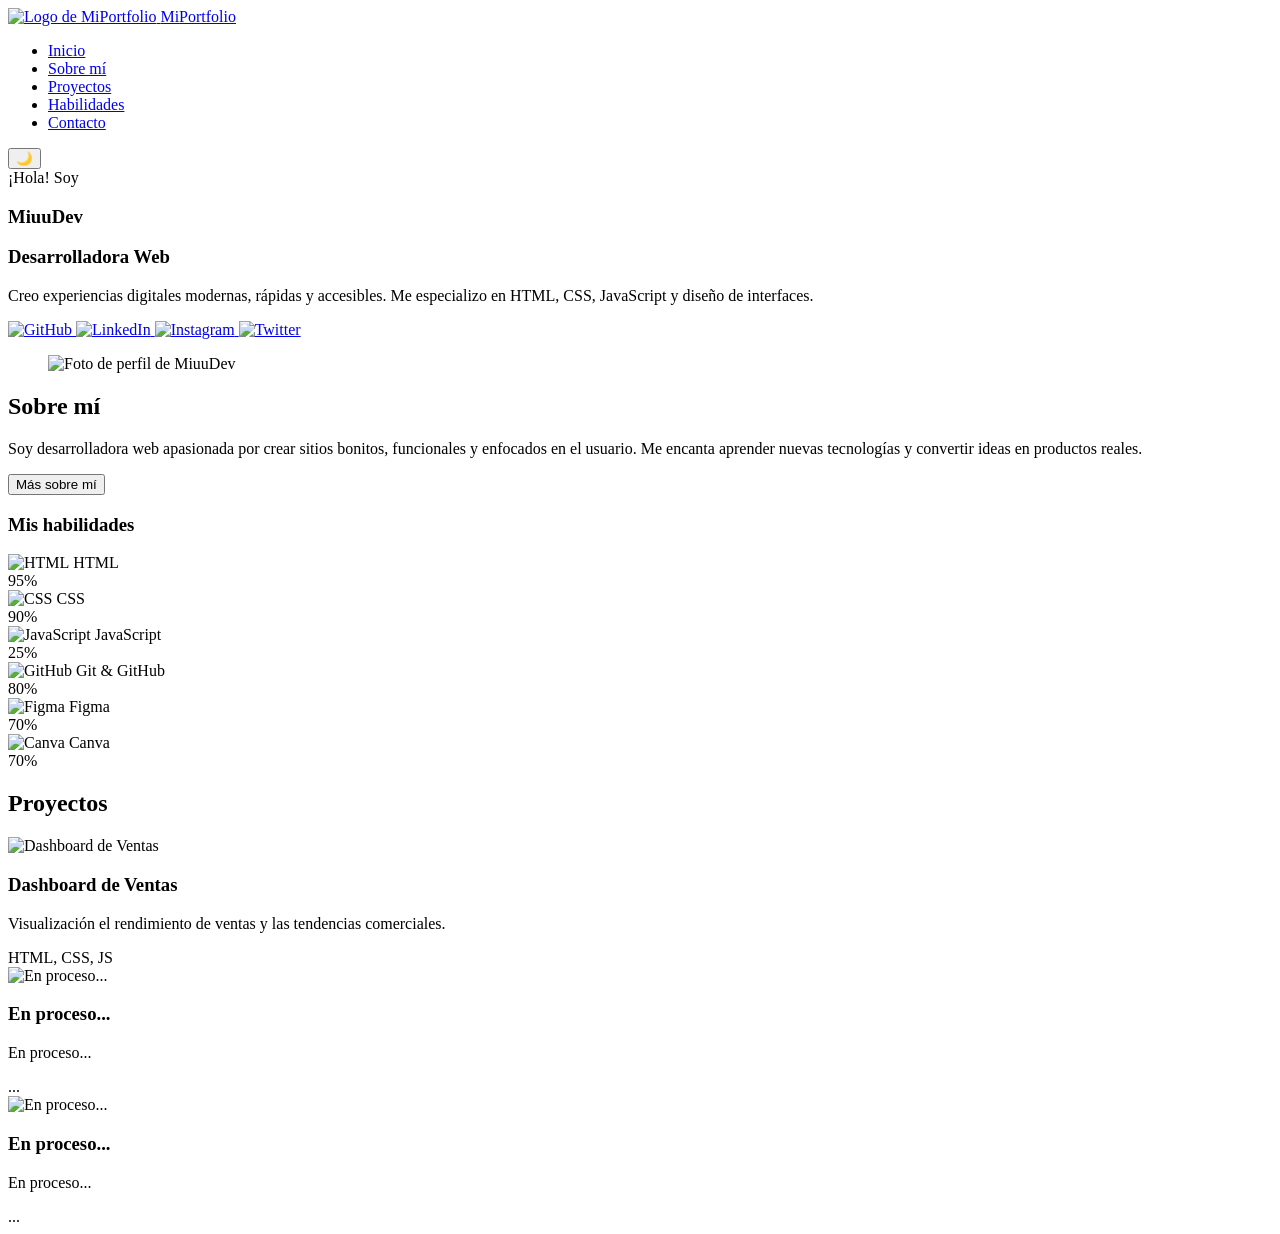
==== miPortfolio/index.html @ 682fde99 "html completado" ====
<!DOCTYPE html>
<html lang="es">
<head>
    <meta charset="UTF-8">
    <meta name="viewport" content="width=device-width, initial-scale=1.0">
    <title>MiPortfolio</title>
</head>
<body>
    <header>
        <a class="logo" href="index.html">
            <img src="./images/icons/logo.png" alt="Logo de MiPortfolio">
            <span>Mi<span class="destacado">Portfolio</span></span>
        </a>

        <nav>
            <ul>
                <li><a href="#">Inicio</a></li>
                <li><a href="#">Sobre mí</a></li>
                <li><a href="#">Proyectos</a></li>
                <li><a href="#">Habilidades</a></li>
                <li><a href="#">Contacto</a></li>
            </ul>
        </nav>

        <button class="btn-menu" aria-label="Cambiar tema">
            <span class="disenio">🌙</span>
        </button>
    </header>

    <main>
        <section class="hero" id="inicio">
            <article class="contenido-hero">
                <span class="saludo">¡Hola! Soy</span>
                <h1>MiuuDev</h1>
                <h3>Desarrolladora Web</h3>
                <p>Creo experiencias digitales modernas, rápidas y accesibles. 
                    Me especializo en HTML, CSS, JavaScript y diseño de interfaces.</p>

                <div class="redes">
                    <a href="https://github.com/miuu-dev">
                        <img src="./images/icons/github.png" alt="GitHub">
                    </a>

                    <a href="#">
                        <img src="./images/icons/linkedin.png" alt="LinkedIn">
                    </a>

                    <a href="#">
                        <img src="./images/icons/instagram.png" alt="Instagram">
                    </a>

                    <a href="#">
                        <img src="./images/icons/twitter.png" alt="Twitter">
                    </a>
                </div>
            </article>

            <figure class="imagen-hero">
                <img src="./images/fotoPerfil.png" alt="Foto de perfil de MiuuDev">
            </figure>
        </section>


        <section class="sobre-mi" id="sobre-mi">
            <h2>Sobre mí</h2>

            <p>
                Soy desarrolladora web apasionada por crear sitios bonitos, 
                funcionales y enfocados en el usuario. Me encanta aprender 
                nuevas tecnologías y convertir ideas en productos reales.
            </p>

            <button class="btn-sobremi">
                <span class="btn-text">
                    Más sobre mí
                </span>
            </button>
        </section>


        <section class="skills-section">
            <h3>Mis habilidades</h3>
            
            <div class="skills-grid">
                <!-- Columna 1 -->
                <div class="skill-column">
                    <div class="skill-item">
                        <img src="./images/icons/html.png" alt="HTML">
                        <span>HTML</span>
                        <div class="progress-bar"><div class="progress-bar-fill" style="width: 95%;"></div></div>
                        <span>95%</span>
                    </div>

                    <div class="skill-item">
                        <img src="./images/icons/css.png" alt="CSS">
                        <span>CSS</span>
                        <div class="progress-bar"><div class="progress-bar-fill" style="width: 90%;"></div></div>
                        <span>90%</span>
                    </div>

                    <div class="skill-item">
                        <img src="./images/icons/javascript.png" alt="JavaScript">
                        <span>JavaScript</span>
                        <div class="progress-bar"><div class="progress-bar-fill" style="width: 25%;"></div></div>
                        <span>25%</span>
                    </div>
                </div>

                <!-- Columna 2 -->
                <div class="skill-column">
                    <div class="skill-item">
                        <img src="./images/icons/github.png" alt="GitHub">
                        <span>Git & GitHub</span>
                        <div class="progress-bar"><div class="progress-bar-fill" style="width: 80%;"></div></div>
                        <span>80%</span>
                    </div>

                    <div class="skill-item">
                        <img src="./images/icons/figma.png" alt="Figma">
                        <span>Figma</span>
                        <div class="progress-bar"><div class="progress-bar-fill" style="width: 70%;"></div></div>
                        <span>70%</span>
                    </div>

                    <div class="skill-item">
                        <img src="./images/icons/canva.png" alt="Canva">
                        <span>Canva</span>
                        <div class="progress-bar"><div class="progress-bar-fill" style="width: 70%;"></div></div>
                        <span>70%</span>
                    </div>
                </div>
            </div>
        </section>


        <section class="proyectos" id="proyectos">
            <h2>Proyectos</h2>

            <div class="proyectos-grid">
                <div class="proyecto-item">
                    <div class="proyecto-imagen">
                        <img src="./images/proyecto1.png" alt="Dashboard de Ventas">
                    </div>

                    <div class="proyecto-info">
                        <h3>Dashboard de Ventas</h3>
                        <p>Visualización el rendimiento de ventas y las tendencias comerciales.</p>
                        <div class="lenguajes">
                            <span class="lenguaje">HTML, CSS, JS</span>
                        </div>
                    </div>
                </div>

                <div class="proyecto-item">
                    <div class="proyecto-imagen">
                        <img src="./images/enProceso.png" alt="En proceso...">
                    </div>

                    <div class="proyecto-info">
                        <h3>En proceso...</h3>
                        <p>En proceso...</p>
                        <div class="lenguajes">
                            <span class="lenguaje">...</span>
                        </div>
                    </div>
                </div>

                <div class="proyecto-item">
                    <div class="proyecto-imagen">
                        <img src="./images/enProceso.png" alt="En proceso...">
                    </div>

                    <div class="proyecto-info">
                        <h3>En proceso...</h3>
                        <p>En proceso...</p>
                        <div class="lenguajes">
                            <span class="lenguaje">...</span>
                        </div>
                    </div>
                </div>
            </div>
    </main>
</body>
</html>
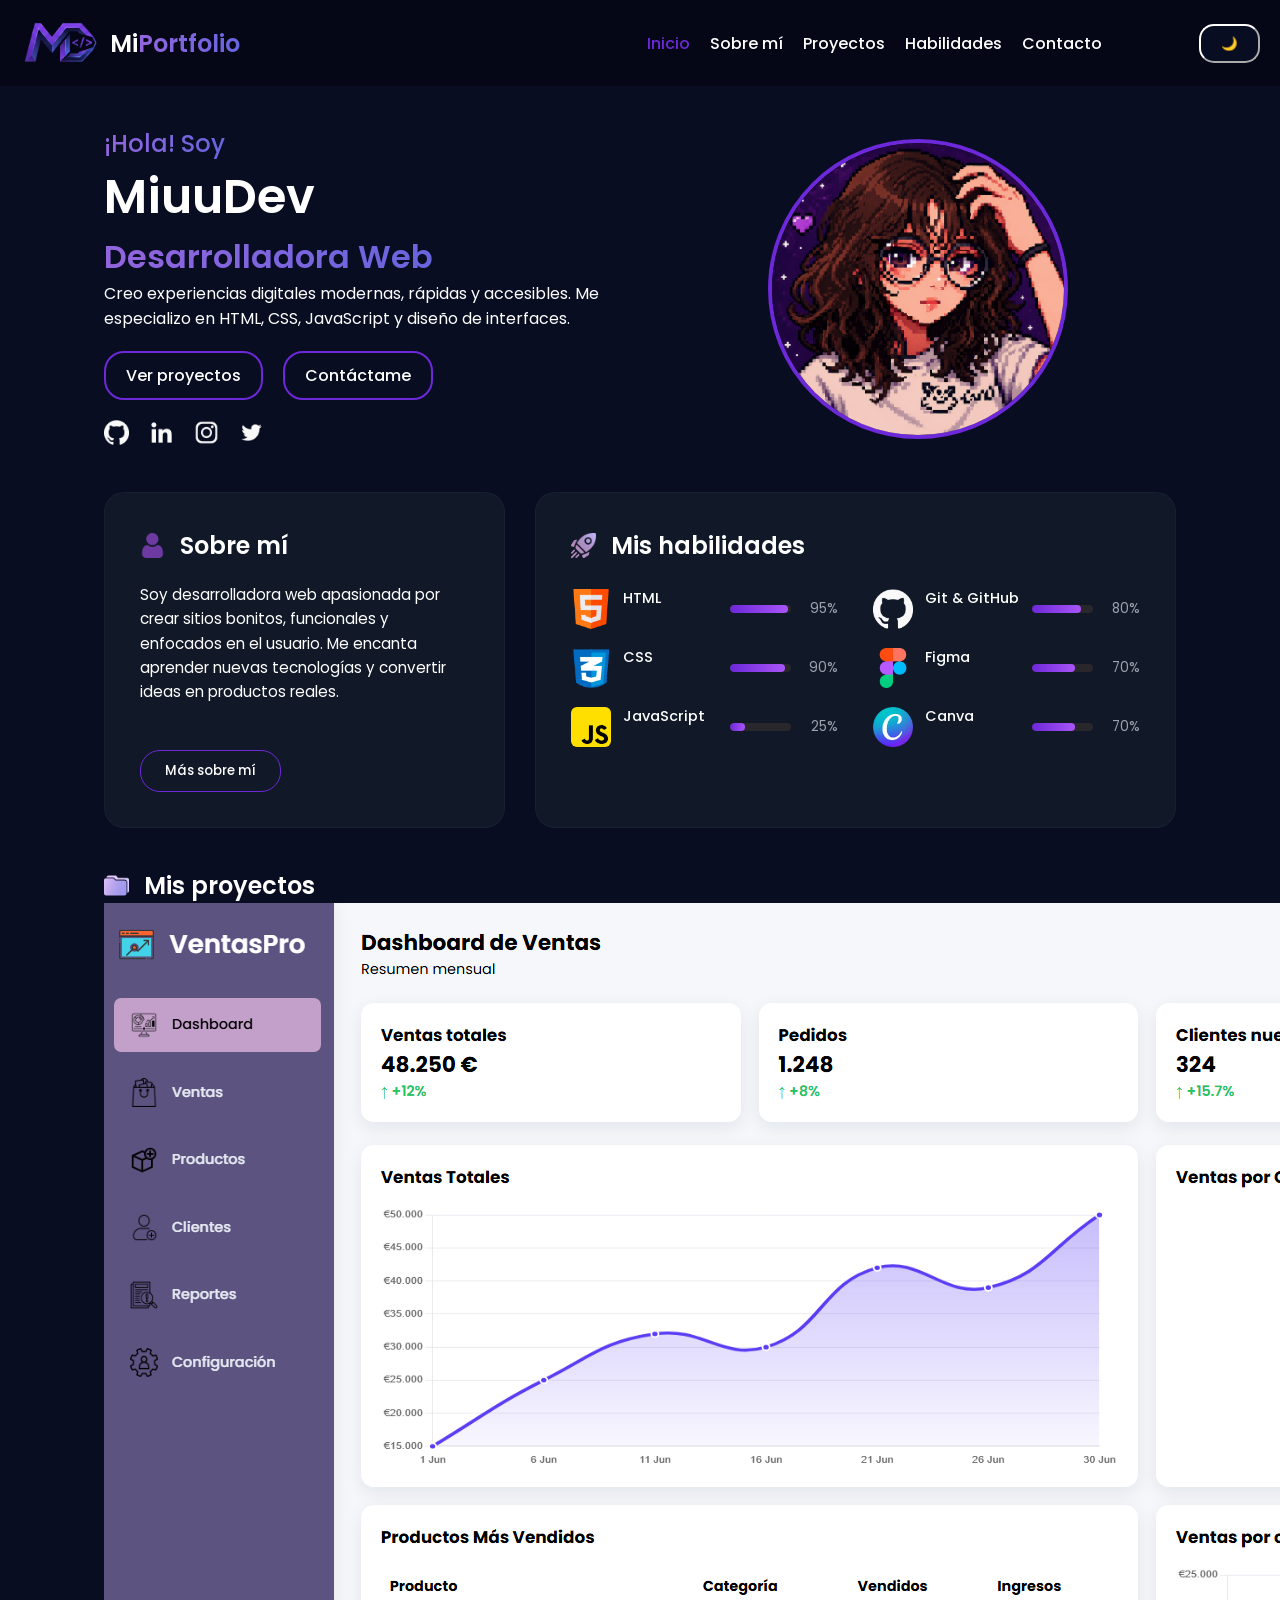
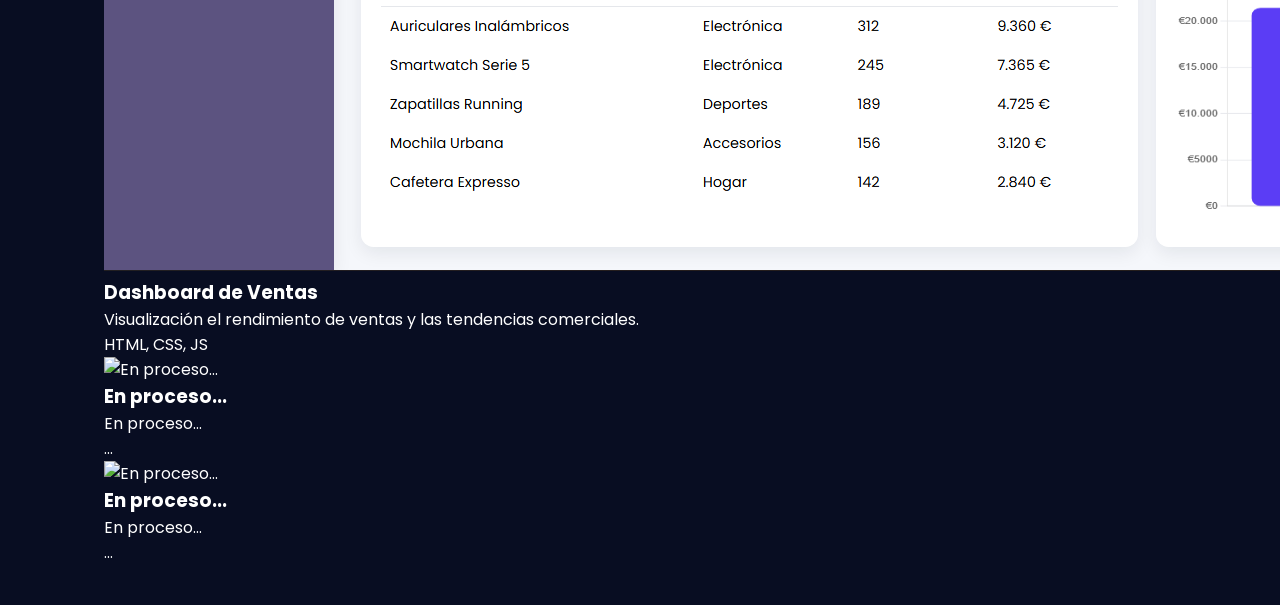
==== commit 63432740: "nuevos iconos, mas codigo de css y arreglos en el html" ====
--- a/miPortfolio/index.html
+++ b/miPortfolio/index.html
@@ -4,6 +4,9 @@
     <meta charset="UTF-8">
     <meta name="viewport" content="width=device-width, initial-scale=1.0">
     <title>MiPortfolio</title>
+    <link href="https://fonts.googleapis.com/css2?family=Poppins:wght@300;400;500;600;700&display=swap"
+        rel="stylesheet">
+    <link rel="stylesheet" href="./css/style.css">
 </head>
 <body>
     <header>
@@ -14,7 +17,7 @@
 
         <nav>
             <ul>
-                <li><a href="#">Inicio</a></li>
+                <li><a href="#" class="active">Inicio</a></li>
                 <li><a href="#">Sobre mí</a></li>
                 <li><a href="#">Proyectos</a></li>
                 <li><a href="#">Habilidades</a></li>
@@ -31,10 +34,17 @@
         <section class="hero" id="inicio">
             <article class="contenido-hero">
                 <span class="saludo">¡Hola! Soy</span>
-                <h1>MiuuDev</h1>
-                <h3>Desarrolladora Web</h3>
+                <br>
+                <span class="name">MiuuDev</span>
+                <br>
+                <span class="trabajo">Desarrolladora Web</span>
                 <p>Creo experiencias digitales modernas, rápidas y accesibles. 
                     Me especializo en HTML, CSS, JavaScript y diseño de interfaces.</p>
+
+                <div class="botones-hero">
+                    <a href="#proyectos" class="btn-proyectos">Ver proyectos</a>
+                    <a href="#contacto" class="btn-contacto">Contáctame</a>
+                </div>
 
                 <div class="redes">
                     <a href="https://github.com/miuu-dev">
@@ -56,90 +66,103 @@
             </article>
 
             <figure class="imagen-hero">
-                <img src="./images/fotoPerfil.png" alt="Foto de perfil de MiuuDev">
+                <img src="./images/icons/yo.png" alt="Foto de perfil de MiuuDev">
             </figure>
         </section>
 
 
-        <section class="sobre-mi" id="sobre-mi">
-            <h2>Sobre mí</h2>
-
-            <p>
-                Soy desarrolladora web apasionada por crear sitios bonitos, 
-                funcionales y enfocados en el usuario. Me encanta aprender 
-                nuevas tecnologías y convertir ideas en productos reales.
-            </p>
-
-            <button class="btn-sobremi">
-                <span class="btn-text">
-                    Más sobre mí
+        <section class="sobreMiHab">
+            <section class="sobre-mi" id="sobre-mi">
+                <div class="titulo">
+                    <img src="./images/icons/usuario.png" alt="Icono de sobre mí">
+                    <span class="texto">Sobre mí</span>
+                </div>
+
+                <span class="descripcion">
+                    Soy desarrolladora web apasionada por crear sitios bonitos, 
+                    funcionales y enfocados en el usuario. Me encanta aprender 
+                    nuevas tecnologías y convertir ideas en productos reales.
                 </span>
-            </button>
+
+                <br>
+
+                <button class="btn-sobremi">
+                    <span class="btn-text">
+                        Más sobre mí
+                    </span>
+                </button>
+            </section>
+
+
+            <section class="skills-section" id="habilidades">
+                <div class="titulo">
+                    <img src="./images/icons/habilidades.png" alt="Icono de habilidades">
+                    <span class="texto">Mis habilidades</span>
+                </div>
+                
+                <div class="skills-grid">
+                    <!-- Columna 1 -->
+                    <div class="skill-column">
+                        <div class="skill-item">
+                            <img src="./images/icons/html.png" alt="HTML">
+                            <span class="lenguajeTitulo">HTML</span>
+                            <div class="progress-bar"><div class="progress-bar-fill" style="width: 95%;"></div></div>
+                            <span>95%</span>
+                        </div>
+
+                        <div class="skill-item">
+                            <img src="./images/icons/css.png" alt="CSS">
+                            <span class="lenguajeTitulo">CSS</span>
+                            <div class="progress-bar"><div class="progress-bar-fill" style="width: 90%;"></div></div>
+                            <span>90%</span>
+                        </div>
+
+                        <div class="skill-item">
+                            <img src="./images/icons/js.png" alt="JavaScript" class="js">
+                            <span class="lenguajeTitulo">JavaScript</span>
+                            <div class="progress-bar"><div class="progress-bar-fill" style="width: 25%;"></div></div>
+                            <span>25%</span>
+                        </div>
+                    </div>
+
+                    <!-- Columna 2 -->
+                    <div class="skill-column">
+                        <div class="skill-item">
+                            <img src="./images/icons/github.png" alt="GitHub">
+                            <span class="lenguajeTitulo">Git & GitHub</span>
+                            <div class="progress-bar"><div class="progress-bar-fill" style="width: 80%;"></div></div>
+                            <span>80%</span>
+                        </div>
+
+                        <div class="skill-item">
+                            <img src="./images/icons/figma.png" alt="Figma">
+                            <span class="lenguajeTitulo">Figma</span>
+                            <div class="progress-bar"><div class="progress-bar-fill" style="width: 70%;"></div></div>
+                            <span>70%</span>
+                        </div>
+
+                        <div class="skill-item">
+                            <img src="./images/icons/canva.png" alt="Canva">
+                            <span class="lenguajeTitulo">Canva</span>
+                            <div class="progress-bar"><div class="progress-bar-fill" style="width: 70%;"></div></div>
+                            <span>70%</span>
+                        </div>
+                    </div>
+                </div>
+            </section>
         </section>
 
 
-        <section class="skills-section">
-            <h3>Mis habilidades</h3>
-            
-            <div class="skills-grid">
-                <!-- Columna 1 -->
-                <div class="skill-column">
-                    <div class="skill-item">
-                        <img src="./images/icons/html.png" alt="HTML">
-                        <span>HTML</span>
-                        <div class="progress-bar"><div class="progress-bar-fill" style="width: 95%;"></div></div>
-                        <span>95%</span>
-                    </div>
-
-                    <div class="skill-item">
-                        <img src="./images/icons/css.png" alt="CSS">
-                        <span>CSS</span>
-                        <div class="progress-bar"><div class="progress-bar-fill" style="width: 90%;"></div></div>
-                        <span>90%</span>
-                    </div>
-
-                    <div class="skill-item">
-                        <img src="./images/icons/javascript.png" alt="JavaScript">
-                        <span>JavaScript</span>
-                        <div class="progress-bar"><div class="progress-bar-fill" style="width: 25%;"></div></div>
-                        <span>25%</span>
-                    </div>
-                </div>
-
-                <!-- Columna 2 -->
-                <div class="skill-column">
-                    <div class="skill-item">
-                        <img src="./images/icons/github.png" alt="GitHub">
-                        <span>Git & GitHub</span>
-                        <div class="progress-bar"><div class="progress-bar-fill" style="width: 80%;"></div></div>
-                        <span>80%</span>
-                    </div>
-
-                    <div class="skill-item">
-                        <img src="./images/icons/figma.png" alt="Figma">
-                        <span>Figma</span>
-                        <div class="progress-bar"><div class="progress-bar-fill" style="width: 70%;"></div></div>
-                        <span>70%</span>
-                    </div>
-
-                    <div class="skill-item">
-                        <img src="./images/icons/canva.png" alt="Canva">
-                        <span>Canva</span>
-                        <div class="progress-bar"><div class="progress-bar-fill" style="width: 70%;"></div></div>
-                        <span>70%</span>
-                    </div>
-                </div>
-            </div>
-        </section>
-
-
         <section class="proyectos" id="proyectos">
-            <h2>Proyectos</h2>
+            <div class="titulo">
+                    <img src="./images/icons/carpeta.png" alt="Icono de habilidades">
+                    <span class="texto">Mis proyectos</span>
+                </div>
 
             <div class="proyectos-grid">
                 <div class="proyecto-item">
                     <div class="proyecto-imagen">
-                        <img src="./images/proyecto1.png" alt="Dashboard de Ventas">
+                        <img src="./images/portada/portadaDashboard.png" alt="Dashboard de Ventas">
                     </div>
 
                     <div class="proyecto-info">
@@ -153,7 +176,7 @@
 
                 <div class="proyecto-item">
                     <div class="proyecto-imagen">
-                        <img src="./images/enProceso.png" alt="En proceso...">
+                        <img src="./images/portada/enProceso.png" alt="En proceso...">
                     </div>
 
                     <div class="proyecto-info">
@@ -167,7 +190,7 @@
 
                 <div class="proyecto-item">
                     <div class="proyecto-imagen">
-                        <img src="./images/enProceso.png" alt="En proceso...">
+                        <img src="./images/portada/enProceso.png" alt="En proceso...">
                     </div>
 
                     <div class="proyecto-info">
--- a/miPortfolio/css/style.css
+++ b/miPortfolio/css/style.css
@@ -0,0 +1,313 @@
+:root {
+    --bg-color: #080D22;
+    --header-color: #050717;
+
+    --card-bg: #111827;
+
+    --primary-accent: #6d28d9;
+    
+    --degradado1: #9365dd;
+    --degradado2: #6765dd;
+
+    --text-primary: #ffffff;
+
+    --text-secondary: #9ca3af;
+
+    --progress-bg: #2a272c;
+}
+
+*{
+    margin:0;
+    padding:0;
+    box-sizing:border-box;
+}
+
+body{
+    font-family:"Poppins",sans-serif;
+    background:var(--bg-color);
+    color: white;
+}
+
+/* HEADER */
+header {
+    background-color: var(--header-color);
+    padding: 20px;
+    display: flex;
+    justify-content: space-between;
+    align-items: center;
+}
+
+header nav ul{
+    list-style: none;
+    display: flex;
+    gap: 20px;
+    margin: 0;
+    padding: 0;
+}
+
+header nav a {
+    text-decoration: none;
+    color: white;
+    font-weight: 500;
+}
+
+header nav a:hover, .active{
+    color: var(--primary-accent);
+}
+
+
+/* BOTÓN DEL HEADER */
+.btn-menu {
+    background-color: var(--bg-color);
+    border-color: white;
+    padding: 10px 20px;
+    cursor: pointer;
+    border-radius: 15px;
+    align-items: center;
+}
+
+/* LOGO DEL HEADER */
+.logo {
+    display: flex;
+    align-items: center;
+    gap: 10px;
+    text-decoration: none;
+    color: white;
+}
+
+.logo img {
+    width: 15%;
+    height: 15%;
+}
+
+.logo span {
+    font-size: 1.5rem;
+    font-weight: 600;
+}
+
+.logo .destacado {
+    font-size: 1.5rem;
+    font-weight: 600;
+    background: linear-gradient(to right, var(--degradado1), var(--degradado2));
+    -webkit-background-clip: text;
+    -webkit-text-fill-color: transparent;
+}
+
+
+/* SECCIÓN SOBRE MI */
+main {
+    max-width: 90%;
+    margin: 0 auto;
+    padding: 40px 40px;
+    display: flex;
+    flex-direction: column;
+    gap: 40px;
+}
+
+/* MI INFO COMPLETA*/
+.hero {
+    display: grid;
+    grid-template-columns: 1fr 1fr;
+    gap: 40px;
+    align-items: center;
+}
+
+/* MIS REDES */
+.redes {
+    display: flex;
+    gap: 20px;
+    margin-top: 20px;
+}
+
+.redes img {
+    width: 100%;
+    height: 25px;
+}
+
+/* MIS BOTONES */
+.botones-hero {
+    display: flex;
+    gap: 20px;
+    margin-top: 20px;
+}
+
+.botones-hero a {
+    text-decoration: none;
+    color: white;
+    padding: 10px 20px;
+    border: 2px solid var(--primary-accent);
+    border-radius: 20px;
+    font-weight: 500;
+}
+
+.botones-hero a:hover {
+    background-color: var(--primary-accent);
+    color: white;
+    transition: 0.3s;
+}
+
+/* MI IMAGEN */
+.imagen-hero img {
+    width: 100%;
+    max-width: 300px;
+    border-radius: 50%;
+    border: 4px solid var(--primary-accent);
+}
+
+.imagen-hero {
+    display: flex;
+    justify-content: center;
+    align-items: center;
+}
+
+/* SALUDO */
+.saludo {
+    font-size: 1.5rem;
+    background: linear-gradient(to right, var(--degradado1), var(--degradado2));
+    -webkit-background-clip: text;
+    -webkit-text-fill-color: transparent;
+    font-weight: 500;
+}
+
+/* MI DEDICACIÓN */
+.trabajo {
+    font-size: 2rem;
+    background: linear-gradient(to right, var(--degradado1), var(--degradado2));
+    -webkit-background-clip: text;
+    -webkit-text-fill-color: transparent;
+    font-weight: 600;
+}
+
+/* MI NOMBRE */
+.name {
+    font-size: 3rem;
+    font-weight: 600;
+}
+
+/* SOBRE MI + HABILIDADES */
+.sobreMiHab {
+    display: grid;
+    grid-template-columns: 1fr 1.6fr; 
+    gap: 30px;
+    align-items: stretch; 
+}
+
+/* ICONOS */
+.titulo img {
+    width: 25px;
+    height: 25px;
+}
+
+/* TITULOS */
+.titulo {
+    font-size: 1.5rem;
+    font-weight: 600;
+    display: flex;
+    align-items: center;
+    gap: 15px;
+}
+
+/* SOBRE MI */
+.sobre-mi, .skills-section {
+    background-color: var(--card-bg); 
+    padding: 35px;
+    border-radius: 20px;
+    border: 1px solid rgba(255, 255, 255, 0.03);
+}
+
+.sobre-mi {
+    display: flex;
+    flex-direction: column;
+    justify-content: space-between;
+}
+
+.sobre-mi .descripcion {
+    line-height: 1.6;
+    font-size: 0.95rem;
+    margin: 20px 0;
+}
+
+/* BOTÓN SOBRE MI */
+.btn-sobremi {
+    background-color: transparent;
+    border: 1px solid var(--primary-accent);
+    color: white;
+    padding: 10px 24px;
+    border-radius: 20px;
+    cursor: pointer;
+    font-family: "Poppins", sans-serif;
+    font-weight: 500;
+    width: fit-content;
+    transition: background-color 0.3s ease;
+}
+
+.btn-sobremi:hover {
+    background-color: var(--primary-accent);
+}
+
+/* MIS HABILIDADES */
+.skills-grid {
+    display: grid;
+    grid-template-columns: 1fr 1fr;
+    gap: 25px 35px;
+    margin-top: 25px;
+}
+
+.skills-grid img {
+    width: 40px;
+    height: 40px;
+    object-fit: contain;
+}
+
+.skills-grid .js {
+    border-radius: 6px;
+}
+
+.skill-item {
+    display: flex;
+    align-items: center;
+    gap: 12px;
+}
+
+.skills-section .lenguajeTitulo {
+    margin-bottom: 20px;
+    font-size: 1.25rem;
+    font-weight: 600;
+}
+
+.skill-column {
+    display: flex;
+    flex-direction: column;
+    gap: 18px;
+}
+
+.lenguajeTitulo, 
+.skill-item span:nth-of-type(1) {
+    font-size: 0.9rem;
+    font-weight: 500;
+    color: white;
+    width: 95px; 
+    white-space: nowrap;
+}
+
+/* LÍNEA DE PROGRESO */
+.progress-bar {
+    flex-grow: 1;
+    height: 8px;
+    background-color: var(--progress-bg);
+    border-radius: 10px;
+    overflow: hidden;
+}
+
+.progress-bar-fill {
+    height: 100%;
+    background: linear-gradient(90deg, var(--primary-accent), #a855f7);
+    border-radius: 10px;
+}
+
+.skill-item span:nth-of-type(2) {
+    font-size: 0.85rem;
+    color: var(--text-secondary);
+    width: 35px;
+    text-align: right;
+}
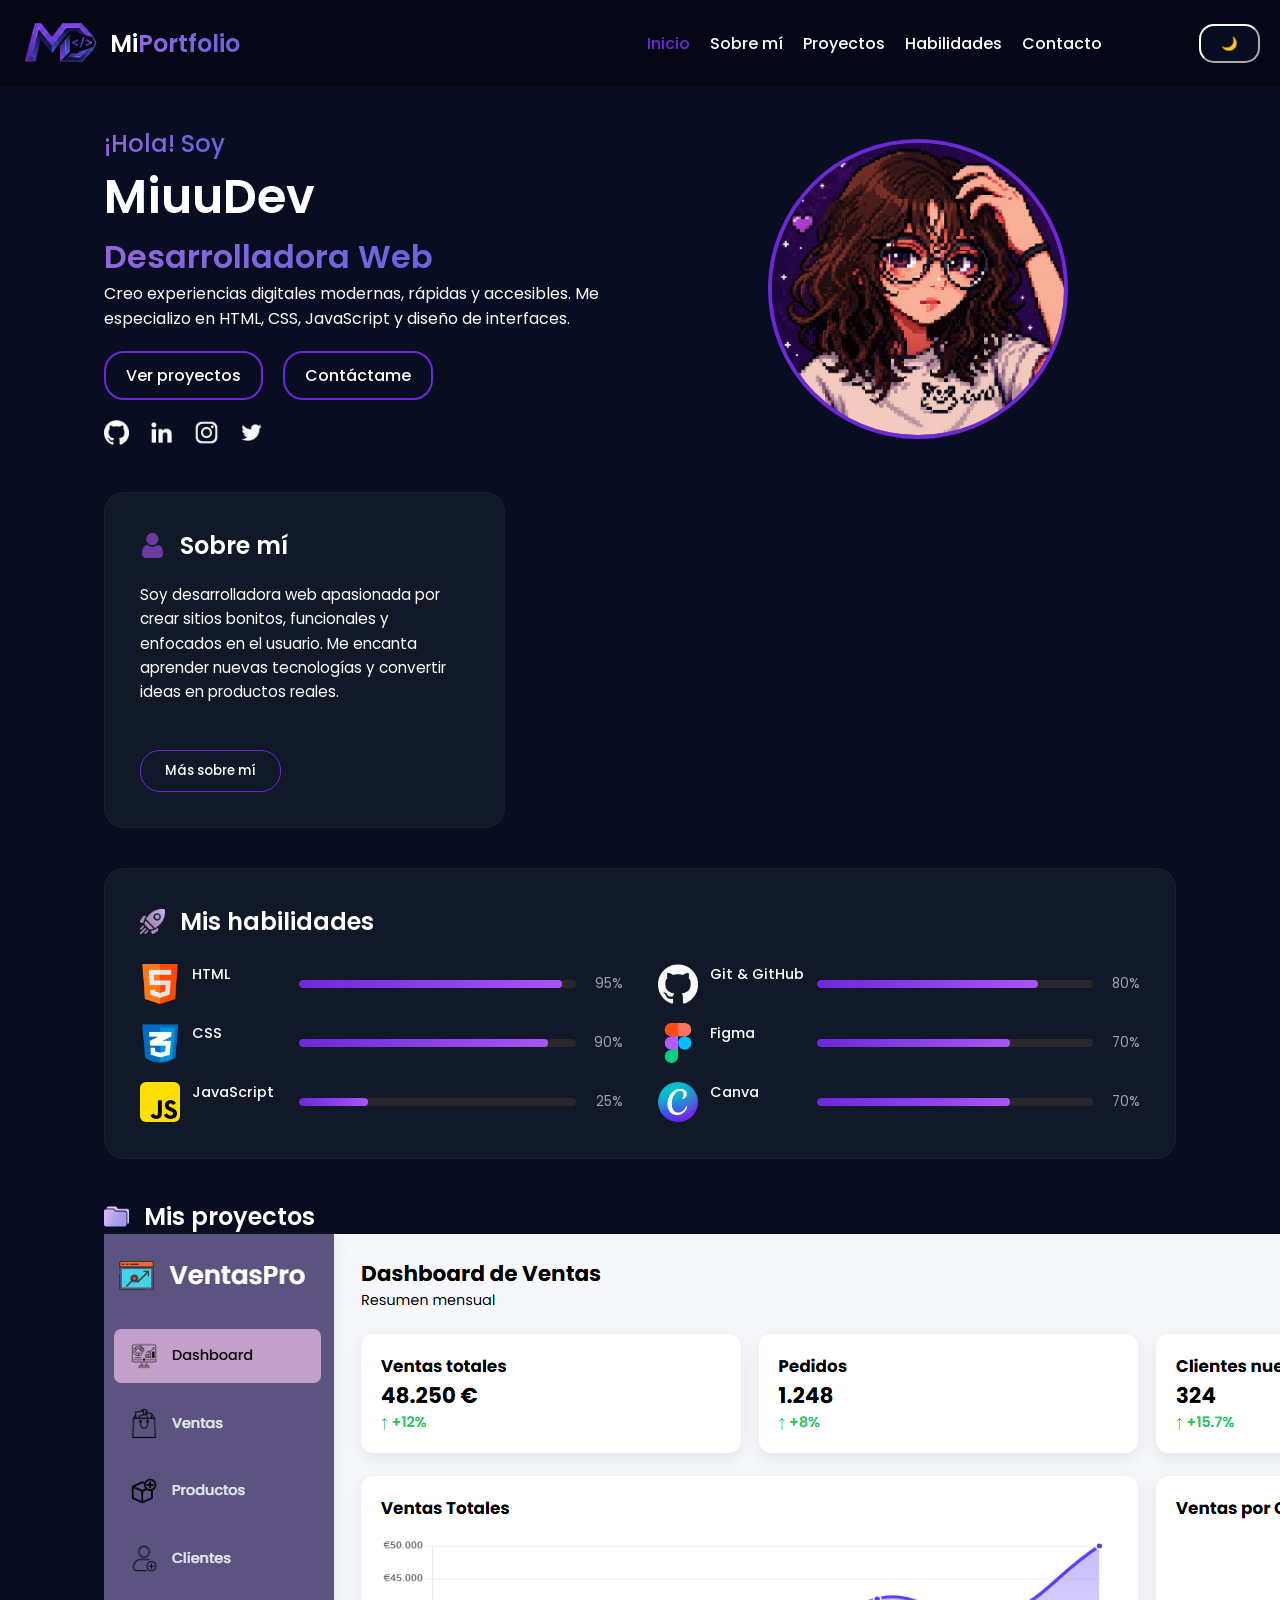
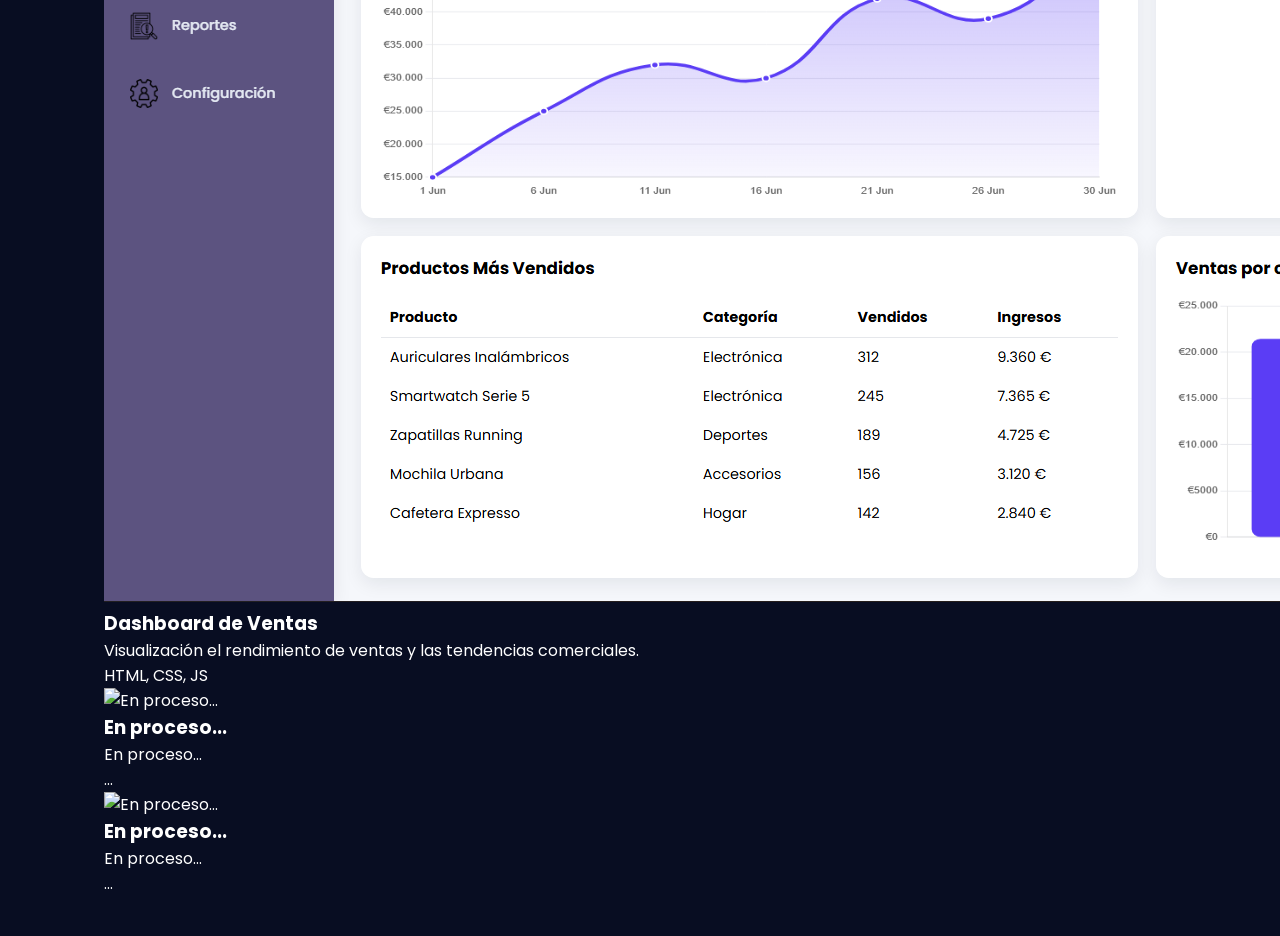
==== commit 2a2d1532: "cerrada de section" ====
--- a/miPortfolio/index.html
+++ b/miPortfolio/index.html
@@ -1,5 +1,6 @@
 <!DOCTYPE html>
 <html lang="es">
+
 <head>
     <meta charset="UTF-8">
     <meta name="viewport" content="width=device-width, initial-scale=1.0">
@@ -8,6 +9,7 @@
         rel="stylesheet">
     <link rel="stylesheet" href="./css/style.css">
 </head>
+
 <body>
     <header>
         <a class="logo" href="index.html">
@@ -38,7 +40,7 @@
                 <span class="name">MiuuDev</span>
                 <br>
                 <span class="trabajo">Desarrolladora Web</span>
-                <p>Creo experiencias digitales modernas, rápidas y accesibles. 
+                <p>Creo experiencias digitales modernas, rápidas y accesibles.
                     Me especializo en HTML, CSS, JavaScript y diseño de interfaces.</p>
 
                 <div class="botones-hero">
@@ -79,8 +81,8 @@
                 </div>
 
                 <span class="descripcion">
-                    Soy desarrolladora web apasionada por crear sitios bonitos, 
-                    funcionales y enfocados en el usuario. Me encanta aprender 
+                    Soy desarrolladora web apasionada por crear sitios bonitos,
+                    funcionales y enfocados en el usuario. Me encanta aprender
                     nuevas tecnologías y convertir ideas en productos reales.
                 </span>
 
@@ -92,72 +94,84 @@
                     </span>
                 </button>
             </section>
-
-
-            <section class="skills-section" id="habilidades">
-                <div class="titulo">
-                    <img src="./images/icons/habilidades.png" alt="Icono de habilidades">
-                    <span class="texto">Mis habilidades</span>
-                </div>
-                
-                <div class="skills-grid">
-                    <!-- Columna 1 -->
-                    <div class="skill-column">
-                        <div class="skill-item">
-                            <img src="./images/icons/html.png" alt="HTML">
-                            <span class="lenguajeTitulo">HTML</span>
-                            <div class="progress-bar"><div class="progress-bar-fill" style="width: 95%;"></div></div>
-                            <span>95%</span>
-                        </div>
-
-                        <div class="skill-item">
-                            <img src="./images/icons/css.png" alt="CSS">
-                            <span class="lenguajeTitulo">CSS</span>
-                            <div class="progress-bar"><div class="progress-bar-fill" style="width: 90%;"></div></div>
-                            <span>90%</span>
-                        </div>
-
-                        <div class="skill-item">
-                            <img src="./images/icons/js.png" alt="JavaScript" class="js">
-                            <span class="lenguajeTitulo">JavaScript</span>
-                            <div class="progress-bar"><div class="progress-bar-fill" style="width: 25%;"></div></div>
-                            <span>25%</span>
-                        </div>
-                    </div>
-
-                    <!-- Columna 2 -->
-                    <div class="skill-column">
-                        <div class="skill-item">
-                            <img src="./images/icons/github.png" alt="GitHub">
-                            <span class="lenguajeTitulo">Git & GitHub</span>
-                            <div class="progress-bar"><div class="progress-bar-fill" style="width: 80%;"></div></div>
-                            <span>80%</span>
-                        </div>
-
-                        <div class="skill-item">
-                            <img src="./images/icons/figma.png" alt="Figma">
-                            <span class="lenguajeTitulo">Figma</span>
-                            <div class="progress-bar"><div class="progress-bar-fill" style="width: 70%;"></div></div>
-                            <span>70%</span>
-                        </div>
-
-                        <div class="skill-item">
-                            <img src="./images/icons/canva.png" alt="Canva">
-                            <span class="lenguajeTitulo">Canva</span>
-                            <div class="progress-bar"><div class="progress-bar-fill" style="width: 70%;"></div></div>
-                            <span>70%</span>
-                        </div>
-                    </div>
-                </div>
-            </section>
+        </section>
+
+
+        <section class="skills-section" id="habilidades">
+            <div class="titulo">
+                <img src="./images/icons/habilidades.png" alt="Icono de habilidades"> <span class="texto">Mis
+                    habilidades</span>
+            </div>
+
+            <div class="skills-grid">
+                <!-- Columna 1 -->
+                <div class="skill-column">
+                    <div class="skill-item">
+                        <img src="./images/icons/html.png" alt="HTML">
+                        <span class="lenguajeTitulo">HTML</span>
+                        <div class="progress-bar">
+                            <div class="progress-bar-fill" style="width: 95%;"></div>
+                        </div>
+                        <span>95%</span>
+                    </div>
+
+                    <div class="skill-item">
+                        <img src="./images/icons/css.png" alt="CSS">
+                        <span class="lenguajeTitulo">CSS</span>
+                        <div class="progress-bar">
+                            <div class="progress-bar-fill" style="width: 90%;"></div>
+                        </div>
+                        <span>90%</span>
+                    </div>
+
+                    <div class="skill-item">
+                        <img src="./images/icons/js.png" alt="JavaScript" class="js">
+                        <span class="lenguajeTitulo">JavaScript</span>
+                        <div class="progress-bar">
+                            <div class="progress-bar-fill" style="width: 25%;"></div>
+                        </div>
+                        <span>25%</span>
+                    </div>
+                </div>
+
+                <!-- Columna 2 -->
+                <div class="skill-column">
+                    <div class="skill-item">
+                        <img src="./images/icons/github.png" alt="GitHub">
+                        <span class="lenguajeTitulo">Git & GitHub</span>
+                        <div class="progress-bar">
+                            <div class="progress-bar-fill" style="width: 80%;"></div>
+                        </div>
+                        <span>80%</span>
+                    </div>
+
+                    <div class="skill-item">
+                        <img src="./images/icons/figma.png" alt="Figma">
+                        <span class="lenguajeTitulo">Figma</span>
+                        <div class="progress-bar">
+                            <div class="progress-bar-fill" style="width: 70%;"></div>
+                        </div>
+                        <span>70%</span>
+                    </div>
+
+                    <div class="skill-item">
+                        <img src="./images/icons/canva.png" alt="Canva">
+                        <span class="lenguajeTitulo">Canva</span>
+                        <div class="progress-bar">
+                            <div class="progress-bar-fill" style="width: 70%;"></div>
+                        </div>
+                        <span>70%</span>
+                    </div>
+                </div>
+            </div>
         </section>
 
 
         <section class="proyectos" id="proyectos">
             <div class="titulo">
-                    <img src="./images/icons/carpeta.png" alt="Icono de habilidades">
-                    <span class="texto">Mis proyectos</span>
-                </div>
+                <img src="./images/icons/carpeta.png" alt="Icono de habilidades">
+                <span class="texto">Mis proyectos</span>
+            </div>
 
             <div class="proyectos-grid">
                 <div class="proyecto-item">
@@ -202,6 +216,8 @@
                     </div>
                 </div>
             </div>
+        </section>
     </main>
 </body>
+
 </html>
--- a/miPortfolio/css/style.css
+++ b/miPortfolio/css/style.css
@@ -85,11 +85,13 @@
     font-weight: 600;
 }
 
-.logo .destacado {
+.destacado {
     font-size: 1.5rem;
     font-weight: 600;
     background: linear-gradient(to right, var(--degradado1), var(--degradado2));
+    background-clip: text;
     -webkit-background-clip: text;
+    color: transparent;
     -webkit-text-fill-color: transparent;
 }
 
@@ -164,7 +166,9 @@
 .saludo {
     font-size: 1.5rem;
     background: linear-gradient(to right, var(--degradado1), var(--degradado2));
+    background-clip: text;
     -webkit-background-clip: text;
+    color: transparent;
     -webkit-text-fill-color: transparent;
     font-weight: 500;
 }
@@ -173,7 +177,9 @@
 .trabajo {
     font-size: 2rem;
     background: linear-gradient(to right, var(--degradado1), var(--degradado2));
+    background-clip: text;
     -webkit-background-clip: text;
+    color: transparent;
     -webkit-text-fill-color: transparent;
     font-weight: 600;
 }
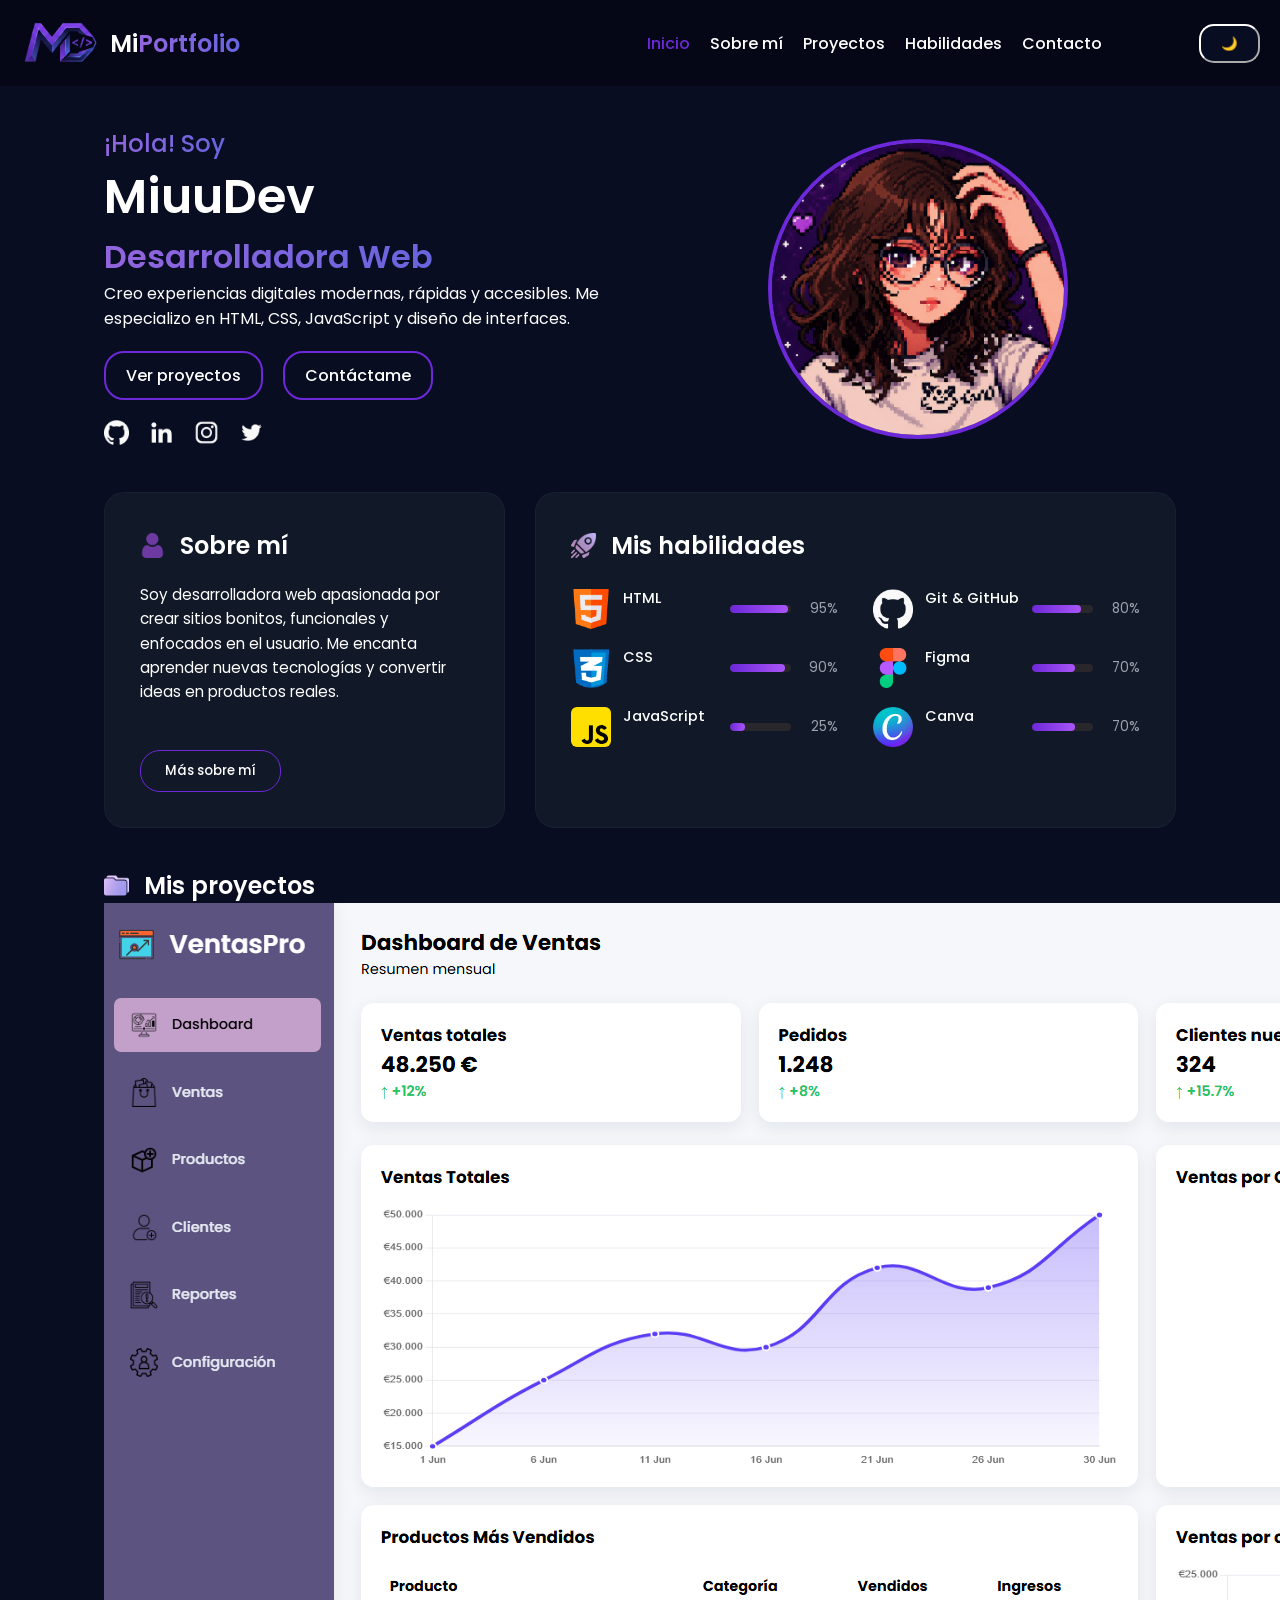
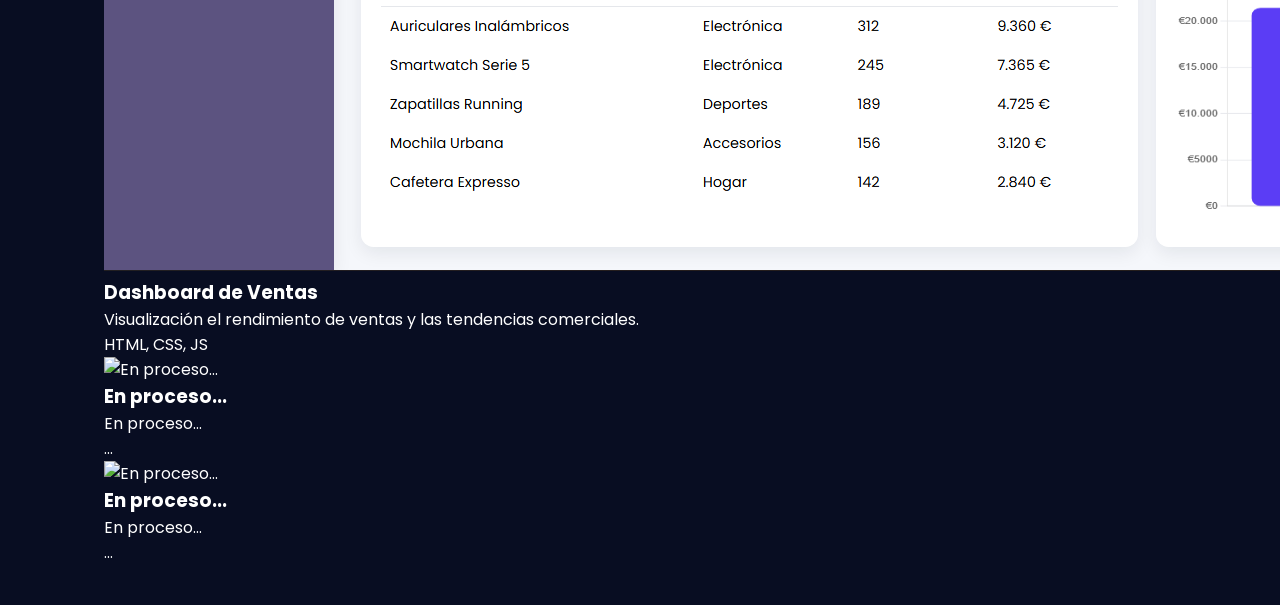
==== commit 915a6159: "correcion de section de sobremi y mishabilidades" ====
--- a/miPortfolio/index.html
+++ b/miPortfolio/index.html
@@ -94,78 +94,76 @@
                     </span>
                 </button>
             </section>
+
+            <section class="skills-section" id="habilidades">
+                <div class="titulo">
+                    <img src="./images/icons/habilidades.png" alt="Icono de habilidades"> <span class="texto">Mis
+                        habilidades</span>
+                </div>
+
+                <div class="skills-grid">
+                    <!-- Columna 1 -->
+                    <div class="skill-column">
+                        <div class="skill-item">
+                            <img src="./images/icons/html.png" alt="HTML">
+                            <span class="lenguajeTitulo">HTML</span>
+                            <div class="progress-bar">
+                                <div class="progress-bar-fill" style="width: 95%;"></div>
+                            </div>
+                            <span>95%</span>
+                        </div>
+
+                        <div class="skill-item">
+                            <img src="./images/icons/css.png" alt="CSS">
+                            <span class="lenguajeTitulo">CSS</span>
+                            <div class="progress-bar">
+                                <div class="progress-bar-fill" style="width: 90%;"></div>
+                            </div>
+                            <span>90%</span>
+                        </div>
+
+                        <div class="skill-item">
+                            <img src="./images/icons/js.png" alt="JavaScript" class="js">
+                            <span class="lenguajeTitulo">JavaScript</span>
+                            <div class="progress-bar">
+                                <div class="progress-bar-fill" style="width: 25%;"></div>
+                            </div>
+                            <span>25%</span>
+                        </div>
+                    </div>
+
+                    <!-- Columna 2 -->
+                    <div class="skill-column">
+                        <div class="skill-item">
+                            <img src="./images/icons/github.png" alt="GitHub">
+                            <span class="lenguajeTitulo">Git & GitHub</span>
+                            <div class="progress-bar">
+                                <div class="progress-bar-fill" style="width: 80%;"></div>
+                            </div>
+                            <span>80%</span>
+                        </div>
+
+                        <div class="skill-item">
+                            <img src="./images/icons/figma.png" alt="Figma">
+                            <span class="lenguajeTitulo">Figma</span>
+                            <div class="progress-bar">
+                                <div class="progress-bar-fill" style="width: 70%;"></div>
+                            </div>
+                            <span>70%</span>
+                        </div>
+
+                        <div class="skill-item">
+                            <img src="./images/icons/canva.png" alt="Canva">
+                            <span class="lenguajeTitulo">Canva</span>
+                            <div class="progress-bar">
+                                <div class="progress-bar-fill" style="width: 70%;"></div>
+                            </div>
+                            <span>70%</span>
+                        </div>
+                    </div>
+                </div>
+            </section>
         </section>
-
-
-        <section class="skills-section" id="habilidades">
-            <div class="titulo">
-                <img src="./images/icons/habilidades.png" alt="Icono de habilidades"> <span class="texto">Mis
-                    habilidades</span>
-            </div>
-
-            <div class="skills-grid">
-                <!-- Columna 1 -->
-                <div class="skill-column">
-                    <div class="skill-item">
-                        <img src="./images/icons/html.png" alt="HTML">
-                        <span class="lenguajeTitulo">HTML</span>
-                        <div class="progress-bar">
-                            <div class="progress-bar-fill" style="width: 95%;"></div>
-                        </div>
-                        <span>95%</span>
-                    </div>
-
-                    <div class="skill-item">
-                        <img src="./images/icons/css.png" alt="CSS">
-                        <span class="lenguajeTitulo">CSS</span>
-                        <div class="progress-bar">
-                            <div class="progress-bar-fill" style="width: 90%;"></div>
-                        </div>
-                        <span>90%</span>
-                    </div>
-
-                    <div class="skill-item">
-                        <img src="./images/icons/js.png" alt="JavaScript" class="js">
-                        <span class="lenguajeTitulo">JavaScript</span>
-                        <div class="progress-bar">
-                            <div class="progress-bar-fill" style="width: 25%;"></div>
-                        </div>
-                        <span>25%</span>
-                    </div>
-                </div>
-
-                <!-- Columna 2 -->
-                <div class="skill-column">
-                    <div class="skill-item">
-                        <img src="./images/icons/github.png" alt="GitHub">
-                        <span class="lenguajeTitulo">Git & GitHub</span>
-                        <div class="progress-bar">
-                            <div class="progress-bar-fill" style="width: 80%;"></div>
-                        </div>
-                        <span>80%</span>
-                    </div>
-
-                    <div class="skill-item">
-                        <img src="./images/icons/figma.png" alt="Figma">
-                        <span class="lenguajeTitulo">Figma</span>
-                        <div class="progress-bar">
-                            <div class="progress-bar-fill" style="width: 70%;"></div>
-                        </div>
-                        <span>70%</span>
-                    </div>
-
-                    <div class="skill-item">
-                        <img src="./images/icons/canva.png" alt="Canva">
-                        <span class="lenguajeTitulo">Canva</span>
-                        <div class="progress-bar">
-                            <div class="progress-bar-fill" style="width: 70%;"></div>
-                        </div>
-                        <span>70%</span>
-                    </div>
-                </div>
-            </div>
-        </section>
-
 
         <section class="proyectos" id="proyectos">
             <div class="titulo">
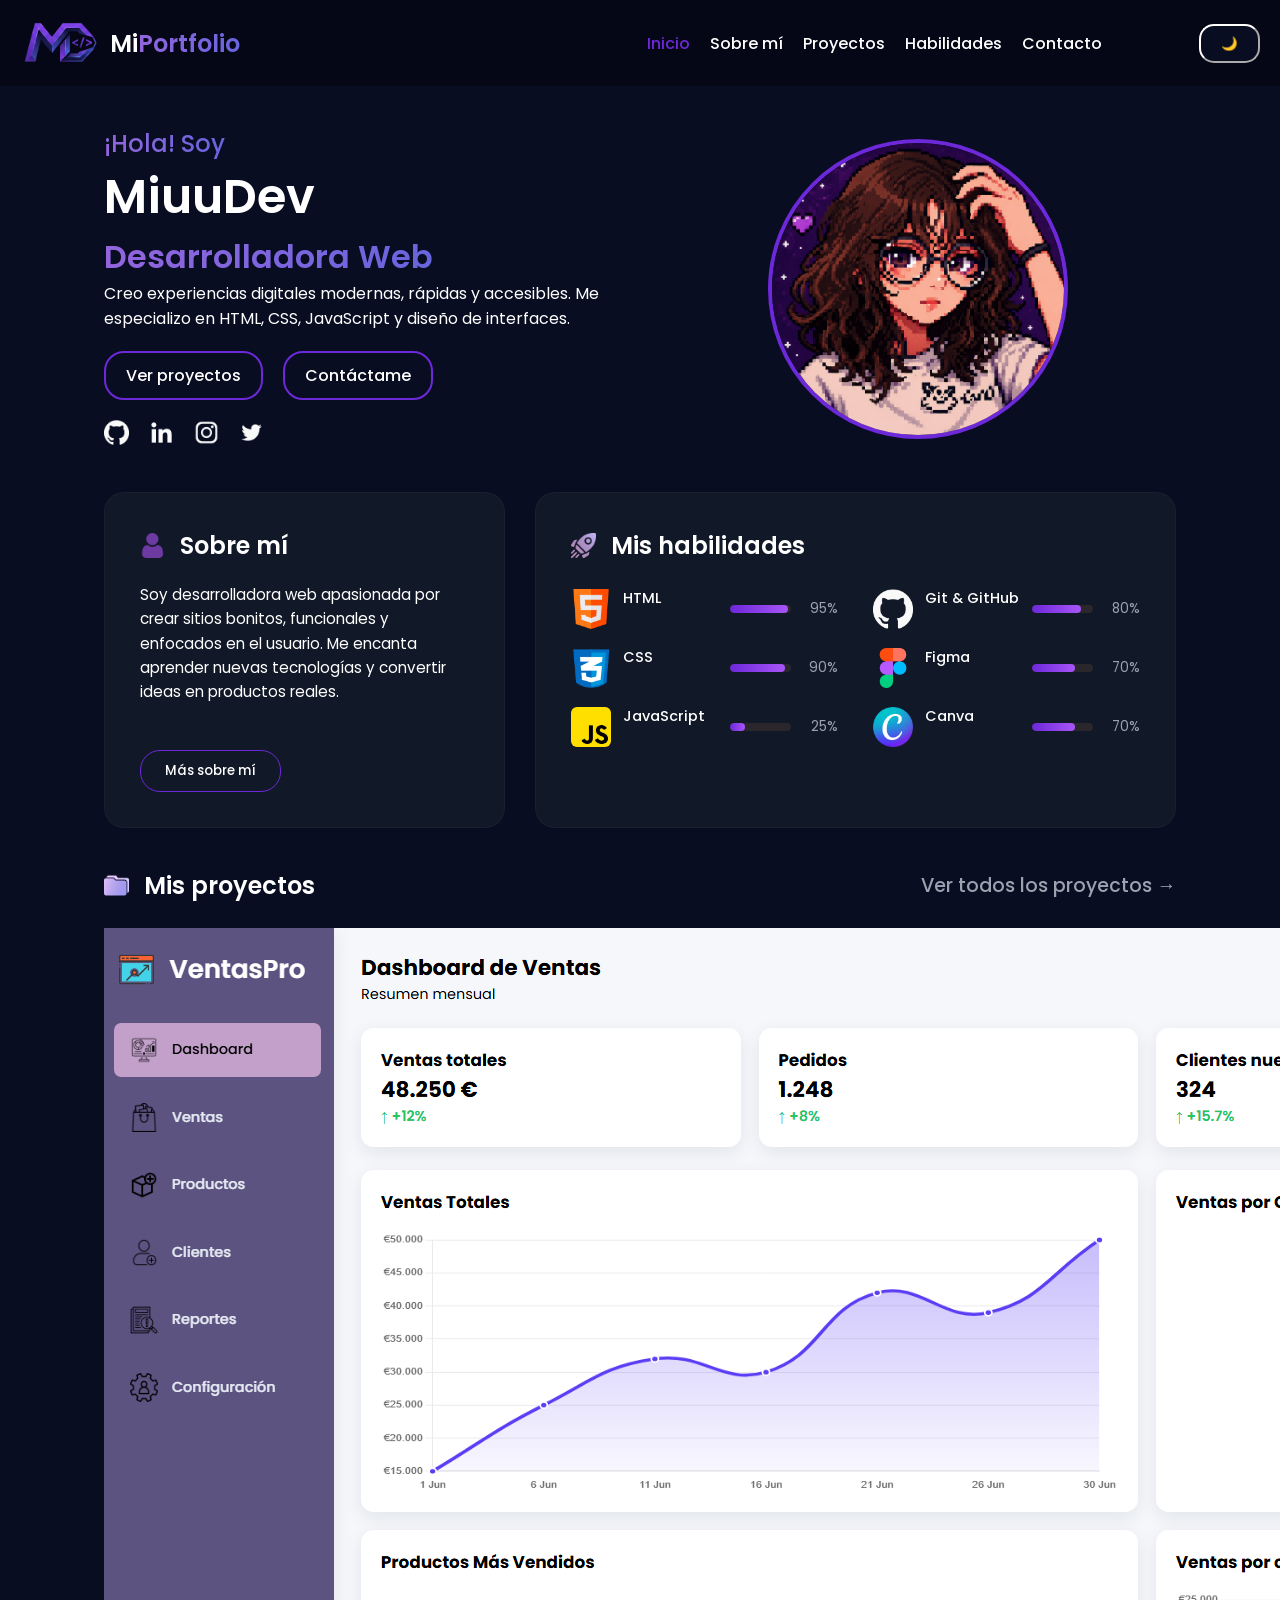
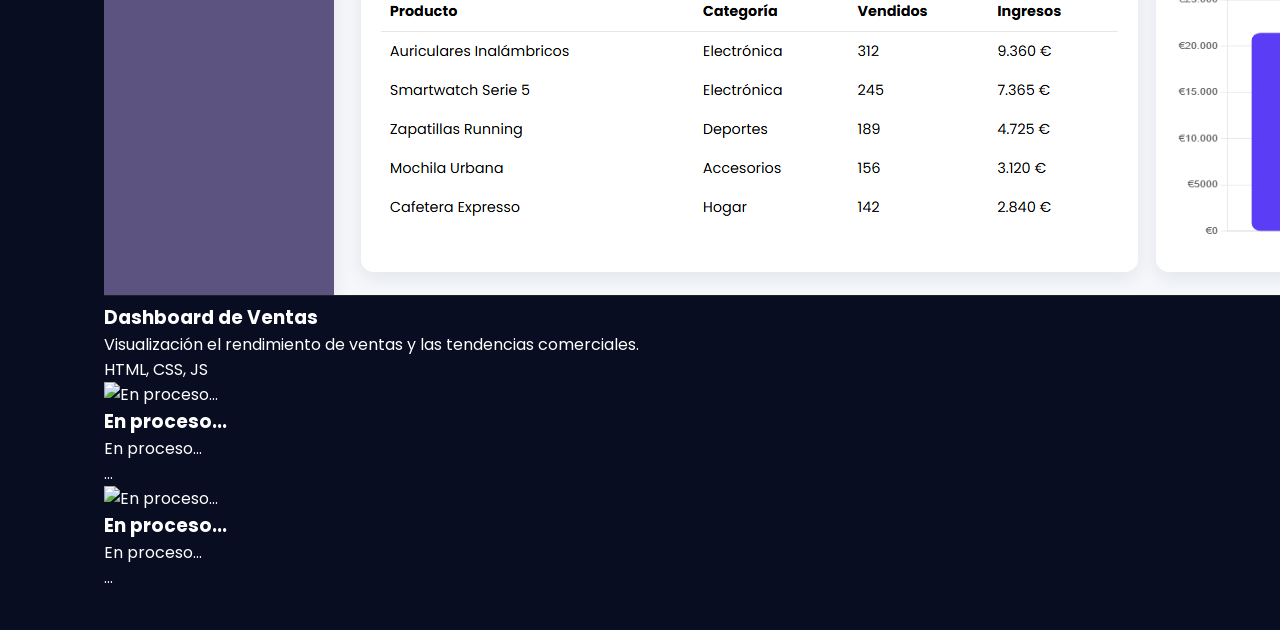
==== commit 74f05a64: "encabezado de misproyectos" ====
--- a/miPortfolio/index.html
+++ b/miPortfolio/index.html
@@ -166,9 +166,15 @@
         </section>
 
         <section class="proyectos" id="proyectos">
-            <div class="titulo">
-                <img src="./images/icons/carpeta.png" alt="Icono de habilidades">
-                <span class="texto">Mis proyectos</span>
+            <div class="encabezado">
+                <div class="titulo">
+                    <img src="./images/icons/carpeta.png" alt="Icono de habilidades">
+                    <span class="texto">Mis proyectos</span>
+                </div>
+
+                <div class="proyectos">
+                    <span class="enlace"><a href="https://github.com/miuu-dev/WebLab/tree/main">Ver todos los proyectos →</a></span>
+                </div>
             </div>
 
             <div class="proyectos-grid">
--- a/miPortfolio/css/style.css
+++ b/miPortfolio/css/style.css
@@ -316,4 +316,28 @@
     color: var(--text-secondary);
     width: 35px;
     text-align: right;
+}
+
+/* ENCABEZADO MIS PROYECTOS */
+.encabezado {
+    display: flex;
+    justify-content: space-between; 
+    align-items: center;            
+    margin-bottom: 25px;            
+}
+
+.encabezado .titulo {
+    display: flex;
+}
+
+.encabezado .enlace a {
+    text-decoration: none;
+    color: var(--text-secondary);
+    font-size: 1.2rem;
+    font-weight: 500;
+}
+
+.encabezado .enlace a:hover {
+    color: var(--degradado1); 
+    transition: color 0.3s ease;
 }
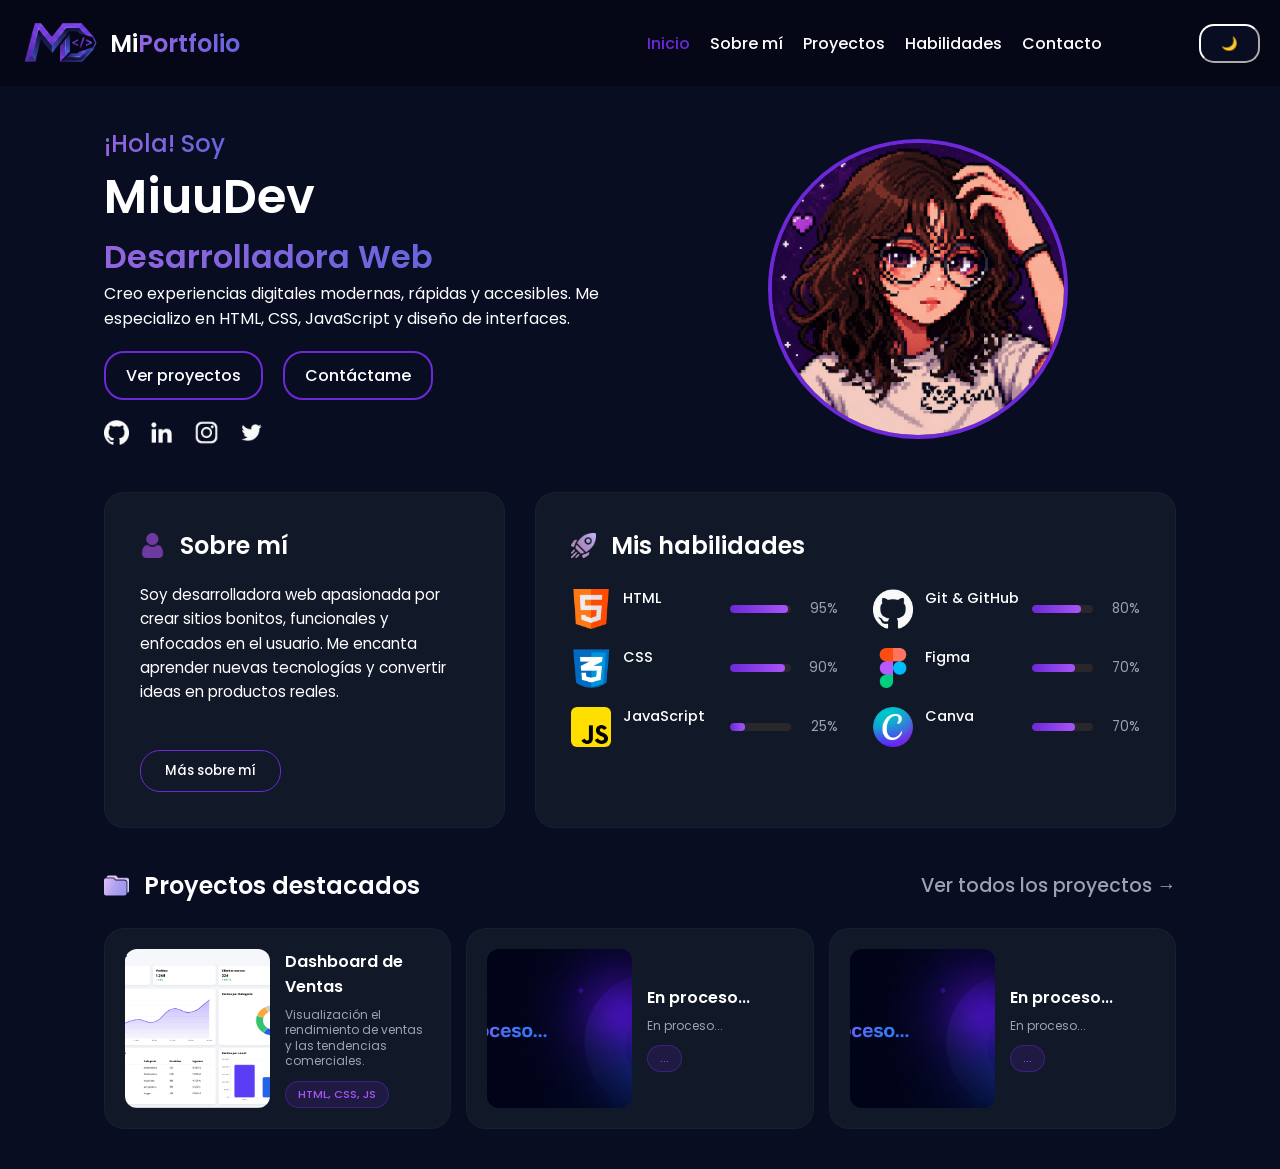
==== commit 83247068: "prefinalizacion de la pagina completa" ====
--- a/miPortfolio/index.html
+++ b/miPortfolio/index.html
@@ -168,21 +168,18 @@
         <section class="proyectos" id="proyectos">
             <div class="encabezado">
                 <div class="titulo">
-                    <img src="./images/icons/carpeta.png" alt="Icono de habilidades">
-                    <span class="texto">Mis proyectos</span>
-                </div>
-
-                <div class="proyectos">
+                    <img src="./images/icons/carpeta.png" alt="Icono de carpeta">
+                    <span class="texto">Proyectos destacados</span>
+                </div>
+
+                <div class="proyectos-enlace">
                     <span class="enlace"><a href="https://github.com/miuu-dev/WebLab/tree/main">Ver todos los proyectos →</a></span>
                 </div>
             </div>
 
             <div class="proyectos-grid">
                 <div class="proyecto-item">
-                    <div class="proyecto-imagen">
-                        <img src="./images/portada/portadaDashboard.png" alt="Dashboard de Ventas">
-                    </div>
-
+                    <img src="./images/portada/portadaDashboard.png" alt="Dashboard de Ventas" class="proyecto-imagen-fondo">
                     <div class="proyecto-info">
                         <h3>Dashboard de Ventas</h3>
                         <p>Visualización el rendimiento de ventas y las tendencias comerciales.</p>
@@ -193,10 +190,7 @@
                 </div>
 
                 <div class="proyecto-item">
-                    <div class="proyecto-imagen">
-                        <img src="./images/portada/enProceso.png" alt="En proceso...">
-                    </div>
-
+                    <img src="./images/portada/enproceso.png" alt="En proceso..." class="proyecto-imagen-fondo">
                     <div class="proyecto-info">
                         <h3>En proceso...</h3>
                         <p>En proceso...</p>
@@ -207,10 +201,7 @@
                 </div>
 
                 <div class="proyecto-item">
-                    <div class="proyecto-imagen">
-                        <img src="./images/portada/enProceso.png" alt="En proceso...">
-                    </div>
-
+                    <img src="./images/portada/enproceso.png" alt="En proceso..." class="proyecto-imagen-fondo">
                     <div class="proyecto-info">
                         <h3>En proceso...</h3>
                         <p>En proceso...</p>
--- a/miPortfolio/css/style.css
+++ b/miPortfolio/css/style.css
@@ -340,4 +340,80 @@
 .encabezado .enlace a:hover {
     color: var(--degradado1); 
     transition: color 0.3s ease;
+}
+
+/* TARJETA DE PROYECTO */
+.proyecto-item {
+    background-color: var(--card-bg);
+    padding: 20px;
+    border-radius: 20px;
+    display: grid;
+    grid-template-columns: 1fr 1fr;
+    gap: 15px;
+    align-items: center;
+    border: 1px solid rgba(255, 255, 255, 0.03);
+}
+
+.proyectos-grid {
+    display: grid;
+    grid-template-columns: 1fr 1fr 1fr;
+    gap: 15px;
+}
+
+/* IMAGEN DEL PROYECTO (IZQUIERDA) */
+.proyecto-imagen {
+    width: 100%;
+    height: 100%;
+    min-height: 130px;
+    max-height: 150px;
+    object-fit: cover;
+    display: block;
+    border-radius: 12px;
+}
+
+.proyecto-item img {
+    width: 100%;
+    height: 100%;
+    object-fit: cover;
+    display: block;
+    border-radius: 12px;
+}
+
+/* INFORMACIÓN DEL PROYECTO (DERECHA) */
+.proyecto-info {
+    display: flex;
+    flex-direction: column;
+    justify-content: center;
+    gap: 8px;
+}
+
+.proyecto-info h3 {
+    font-size: 1rem;
+    font-weight: 600;
+    color: var(--text-primary);
+}
+
+.proyecto-info p {
+    font-size: 0.75rem;
+    color: var(--text-secondary);
+    line-height: 1.3;
+}
+
+/* ETIQUETAS DE LENGUAJES */
+.lenguajes {
+    display: flex;
+    flex-wrap: wrap;
+    gap: 5px;
+    margin-top: 4px;
+}
+
+.lenguaje {
+    background-color: rgba(109, 40, 217, 0.15);
+    border: 1px solid rgba(109, 40, 217, 0.4);
+    color: #a855f7;
+    padding: 4px 12px;
+    border-radius: 15px;
+    font-size: 0.7rem;
+    font-weight: 500;
+    width: fit-content;
 }
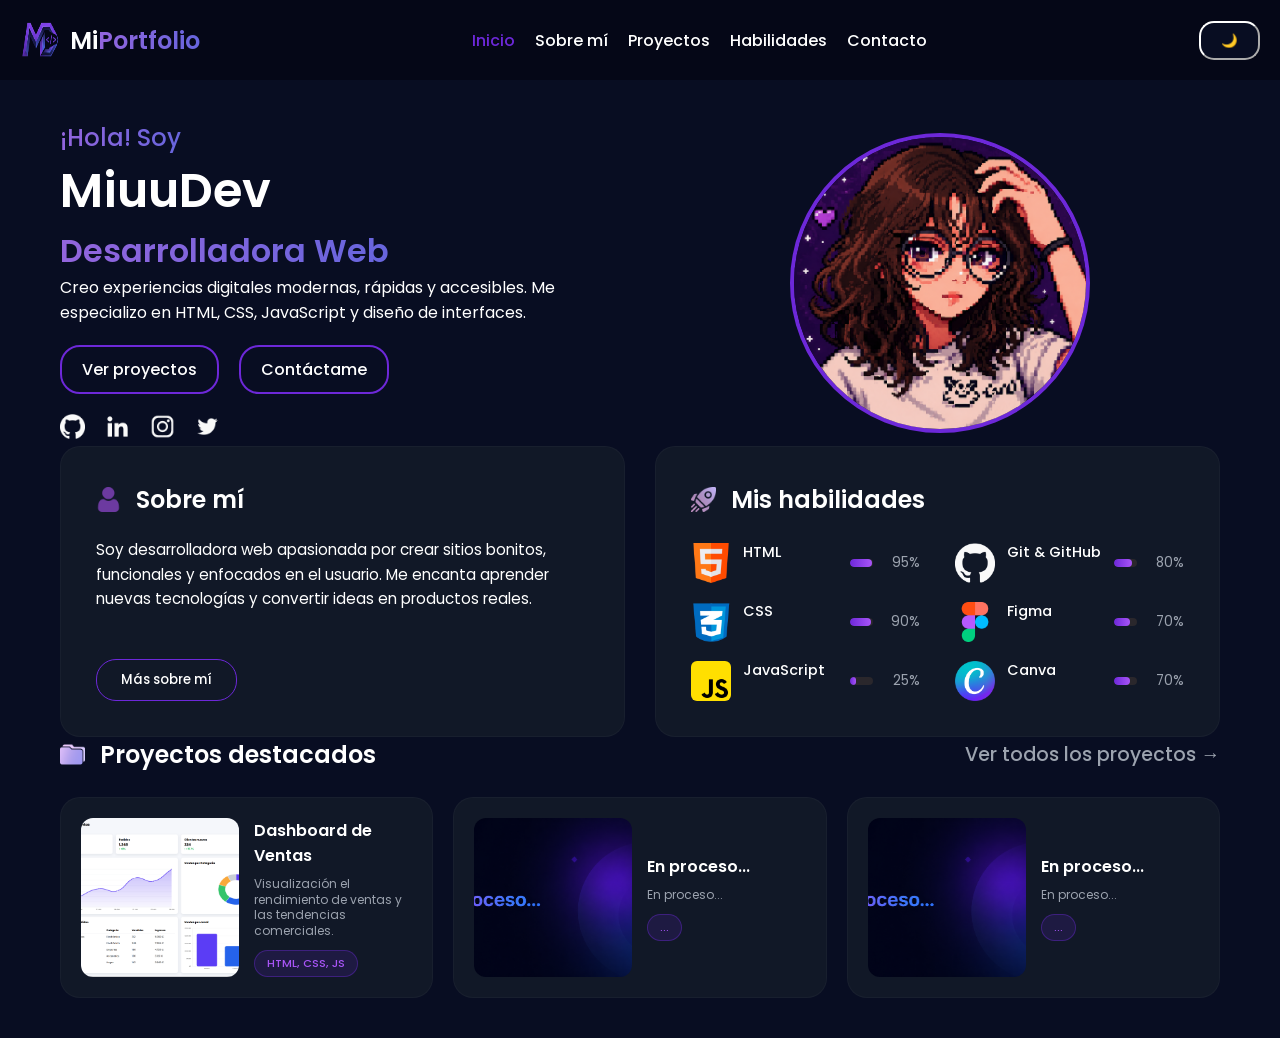
==== commit 95015df2: "Update index.html" ====
--- a/miPortfolio/index.html
+++ b/miPortfolio/index.html
@@ -7,13 +7,13 @@
     <title>MiPortfolio</title>
     <link href="https://fonts.googleapis.com/css2?family=Poppins:wght@300;400;500;600;700&display=swap"
         rel="stylesheet">
-    <link rel="stylesheet" href="./css/style.css">
+    <link rel="stylesheet" href="css/style.css">
 </head>
 
 <body>
     <header>
         <a class="logo" href="index.html">
-            <img src="./images/icons/logo.png" alt="Logo de MiPortfolio">
+            <img src="images/icons/logo.png" alt="Logo de MiPortfolio">
             <span>Mi<span class="destacado">Portfolio</span></span>
         </a>
 
@@ -50,25 +50,25 @@
 
                 <div class="redes">
                     <a href="https://github.com/miuu-dev">
-                        <img src="./images/icons/github.png" alt="GitHub">
+                        <img src="images/icons/github.png" alt="GitHub">
                     </a>
 
                     <a href="#">
-                        <img src="./images/icons/linkedin.png" alt="LinkedIn">
+                        <img src="images/icons/linkedin.png" alt="LinkedIn">
                     </a>
 
                     <a href="#">
-                        <img src="./images/icons/instagram.png" alt="Instagram">
+                        <img src="images/icons/instagram.png" alt="Instagram">
                     </a>
 
                     <a href="#">
-                        <img src="./images/icons/twitter.png" alt="Twitter">
+                        <img src="images/icons/twitter.png" alt="Twitter">
                     </a>
                 </div>
             </article>
 
             <figure class="imagen-hero">
-                <img src="./images/icons/yo.png" alt="Foto de perfil de MiuuDev">
+                <img src="images/icons/yo.png" alt="Foto de perfil de MiuuDev">
             </figure>
         </section>
 
@@ -76,7 +76,7 @@
         <section class="sobreMiHab">
             <section class="sobre-mi" id="sobre-mi">
                 <div class="titulo">
-                    <img src="./images/icons/usuario.png" alt="Icono de sobre mí">
+                    <img src="images/icons/usuario.png" alt="Icono de sobre mí">
                     <span class="texto">Sobre mí</span>
                 </div>
 
@@ -97,7 +97,7 @@
 
             <section class="skills-section" id="habilidades">
                 <div class="titulo">
-                    <img src="./images/icons/habilidades.png" alt="Icono de habilidades"> <span class="texto">Mis
+                    <img src="images/icons/habilidades.png" alt="Icono de habilidades"> <span class="texto">Mis
                         habilidades</span>
                 </div>
 
@@ -105,7 +105,7 @@
                     <!-- Columna 1 -->
                     <div class="skill-column">
                         <div class="skill-item">
-                            <img src="./images/icons/html.png" alt="HTML">
+                            <img src="images/icons/html.png" alt="HTML">
                             <span class="lenguajeTitulo">HTML</span>
                             <div class="progress-bar">
                                 <div class="progress-bar-fill" style="width: 95%;"></div>
@@ -114,7 +114,7 @@
                         </div>
 
                         <div class="skill-item">
-                            <img src="./images/icons/css.png" alt="CSS">
+                            <img src="images/icons/css.png" alt="CSS">
                             <span class="lenguajeTitulo">CSS</span>
                             <div class="progress-bar">
                                 <div class="progress-bar-fill" style="width: 90%;"></div>
@@ -123,7 +123,7 @@
                         </div>
 
                         <div class="skill-item">
-                            <img src="./images/icons/js.png" alt="JavaScript" class="js">
+                            <img src="images/icons/js.png" alt="JavaScript" class="js">
                             <span class="lenguajeTitulo">JavaScript</span>
                             <div class="progress-bar">
                                 <div class="progress-bar-fill" style="width: 25%;"></div>
@@ -135,7 +135,7 @@
                     <!-- Columna 2 -->
                     <div class="skill-column">
                         <div class="skill-item">
-                            <img src="./images/icons/github.png" alt="GitHub">
+                            <img src="images/icons/github.png" alt="GitHub">
                             <span class="lenguajeTitulo">Git & GitHub</span>
                             <div class="progress-bar">
                                 <div class="progress-bar-fill" style="width: 80%;"></div>
@@ -144,7 +144,7 @@
                         </div>
 
                         <div class="skill-item">
-                            <img src="./images/icons/figma.png" alt="Figma">
+                            <img src="images/icons/figma.png" alt="Figma">
                             <span class="lenguajeTitulo">Figma</span>
                             <div class="progress-bar">
                                 <div class="progress-bar-fill" style="width: 70%;"></div>
@@ -153,7 +153,7 @@
                         </div>
 
                         <div class="skill-item">
-                            <img src="./images/icons/canva.png" alt="Canva">
+                            <img src="images/icons/canva.png" alt="Canva">
                             <span class="lenguajeTitulo">Canva</span>
                             <div class="progress-bar">
                                 <div class="progress-bar-fill" style="width: 70%;"></div>
@@ -168,7 +168,7 @@
         <section class="proyectos" id="proyectos">
             <div class="encabezado">
                 <div class="titulo">
-                    <img src="./images/icons/carpeta.png" alt="Icono de carpeta">
+                    <img src="images/icons/carpeta.png" alt="Icono de carpeta">
                     <span class="texto">Proyectos destacados</span>
                 </div>
 
@@ -179,7 +179,7 @@
 
             <div class="proyectos-grid">
                 <div class="proyecto-item">
-                    <img src="./images/portada/portadaDashboard.png" alt="Dashboard de Ventas" class="proyecto-imagen-fondo">
+                    <img src="images/portada/portadaDashboard.png" alt="Dashboard de Ventas" class="proyecto-imagen-fondo">
                     <div class="proyecto-info">
                         <h3>Dashboard de Ventas</h3>
                         <p>Visualización el rendimiento de ventas y las tendencias comerciales.</p>
@@ -190,7 +190,7 @@
                 </div>
 
                 <div class="proyecto-item">
-                    <img src="./images/portada/enproceso.png" alt="En proceso..." class="proyecto-imagen-fondo">
+                    <img src="images/portada/enproceso.png" alt="En proceso..." class="proyecto-imagen-fondo">
                     <div class="proyecto-info">
                         <h3>En proceso...</h3>
                         <p>En proceso...</p>
@@ -201,7 +201,7 @@
                 </div>
 
                 <div class="proyecto-item">
-                    <img src="./images/portada/enproceso.png" alt="En proceso..." class="proyecto-imagen-fondo">
+                    <img src="images/portada/enproceso.png" alt="En proceso..." class="proyecto-imagen-fondo">
                     <div class="proyecto-info">
                         <h3>En proceso...</h3>
                         <p>En proceso...</p>
@@ -215,4 +215,4 @@
     </main>
 </body>
 
-</html>+</html>
--- a/miPortfolio/css/style.css
+++ b/miPortfolio/css/style.css
@@ -26,6 +26,8 @@
     font-family:"Poppins",sans-serif;
     background:var(--bg-color);
     color: white;
+    overflow-x: hidden;
+    width: 100%;
 }
 
 /* HEADER */
@@ -35,6 +37,8 @@
     display: flex;
     justify-content: space-between;
     align-items: center;
+    gap: 20px;
+    flex-wrap: wrap;
 }
 
 header nav ul{
@@ -53,6 +57,15 @@
 
 header nav a:hover, .active{
     color: var(--primary-accent);
+}
+
+header nav{
+    flex:1;
+}
+
+header nav ul{
+    justify-content:center;
+    flex-wrap:wrap;
 }
 
 
@@ -75,9 +88,10 @@
     color: white;
 }
 
-.logo img {
-    width: 15%;
-    height: 15%;
+.logo img{
+    width:40px;
+    height:40px;
+    flex-shrink:0;
 }
 
 .logo span {
@@ -97,21 +111,19 @@
 
 
 /* SECCIÓN SOBRE MI */
-main {
-    max-width: 90%;
-    margin: 0 auto;
-    padding: 40px 40px;
-    display: flex;
-    flex-direction: column;
-    gap: 40px;
+main{
+    width:100%;
+    max-width:1200px;
+    margin:0 auto;
+    padding:40px 20px;
 }
 
 /* MI INFO COMPLETA*/
-.hero {
-    display: grid;
-    grid-template-columns: 1fr 1fr;
-    gap: 40px;
-    align-items: center;
+.hero{
+    display:grid;
+    grid-template-columns:repeat(auto-fit,minmax(350px,1fr));
+    gap:40px;
+    align-items:center;
 }
 
 /* MIS REDES */
@@ -193,7 +205,7 @@
 /* SOBRE MI + HABILIDADES */
 .sobreMiHab {
     display: grid;
-    grid-template-columns: 1fr 1.6fr; 
+    grid-template-columns:repeat(auto-fit,minmax(320px,1fr));
     gap: 30px;
     align-items: stretch; 
 }
@@ -354,10 +366,10 @@
     border: 1px solid rgba(255, 255, 255, 0.03);
 }
 
-.proyectos-grid {
-    display: grid;
-    grid-template-columns: 1fr 1fr 1fr;
-    gap: 15px;
+.proyectos-grid{
+    display:grid;
+    grid-template-columns:repeat(auto-fit,minmax(320px,1fr));
+    gap:20px;
 }
 
 /* IMAGEN DEL PROYECTO (IZQUIERDA) */
@@ -416,4 +428,164 @@
     font-size: 0.7rem;
     font-weight: 500;
     width: fit-content;
+}
+
+/* TABLET (hasta 1024px) */
+@media screen and (max-width:1024px){
+
+    html,
+    body{
+        width:100%;
+        overflow-x:hidden;
+    }
+
+    *{
+        max-width:100%;
+    }
+
+    main{
+        width:100%;
+        max-width:100%;
+        padding:24px 16px;
+        margin:0;
+    }
+
+    /* HEADER */
+    header{
+        width:100%;
+        padding:16px;
+        flex-direction:column;
+        align-items:center;
+        gap:16px;
+    }
+
+    .logo{
+        justify-content:center;
+    }
+
+    .logo img{
+        width:40px;
+        height:40px;
+    }
+
+    header nav{
+        width:100%;
+    }
+
+    header nav ul{
+        display:flex;
+        justify-content:center;
+        flex-wrap:wrap;
+        gap:12px;
+    }
+
+    .btn-menu{
+        display:none;
+    }
+
+    /* HERO */
+    .hero{
+        grid-template-columns:1fr;
+        text-align:center;
+        gap:24px;
+    }
+
+    .imagen-hero{
+        order:-1;
+    }
+
+    .botones-hero,
+    .redes{
+        justify-content:center;
+        flex-wrap:wrap;
+    }
+
+    /* SOBRE MI */
+    .sobreMiHab{
+        grid-template-columns:1fr;
+    }
+
+    /* HABILIDADES */
+    .skills-grid{
+        grid-template-columns:1fr;
+    }
+
+    .skill-item{
+        flex-wrap:wrap;
+        width:100%;
+    }
+
+    .progress-bar{
+        width:100%;
+        min-width:0;
+    }
+
+    /* PROYECTOS */
+    .encabezado{
+        flex-direction:column;
+        align-items:flex-start;
+        gap:12px;
+    }
+
+    .proyectos-grid{
+        grid-template-columns:1fr;
+    }
+
+    .proyecto-item{
+        grid-template-columns:1fr;
+    }
+
+    .proyecto-item img{
+        width:100%;
+        height:220px;
+        object-fit:cover;
+    }
+}
+
+/* MÓVIL (hasta 768px) */
+@media screen and (max-width:768px){
+
+    main{
+        padding:20px 12px;
+    }
+
+    header nav ul{
+        flex-direction:column;
+        align-items:center;
+        gap:10px;
+    }
+
+    .name{
+        font-size:2.2rem;
+    }
+
+    .trabajo{
+        font-size:1.4rem;
+    }
+
+    .imagen-hero img{
+        max-width:220px;
+    }
+
+    .botones-hero{
+        flex-direction:column;
+        align-items:center;
+        width:100%;
+    }
+
+    .botones-hero a{
+        width:100%;
+        max-width:260px;
+        text-align:center;
+    }
+
+    .redes{
+        gap:16px;
+    }
+
+    .sobre-mi,
+    .skills-section,
+    .proyecto-item{
+        padding:20px;
+    }
 }
